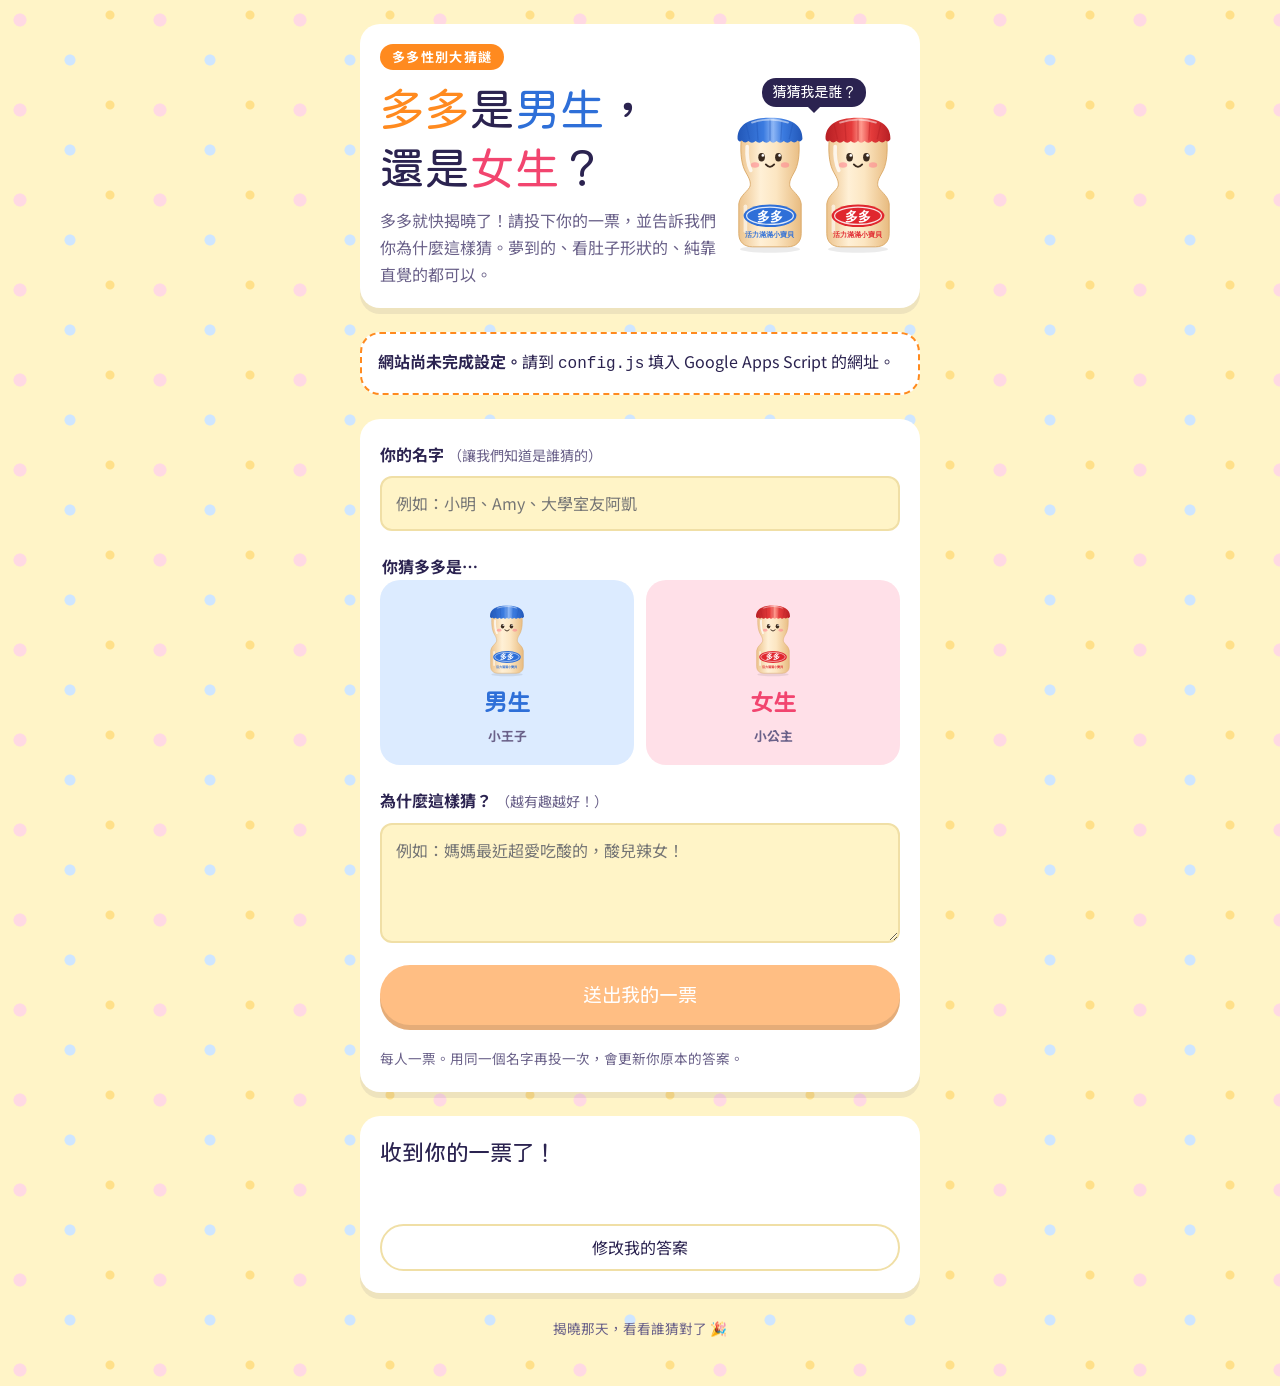
==== index.html @ de9b2bdf "feat: friends edition of 多多 gender reveal voting (no lottery) Co-Authored-By: Claude Opus 5.5 <norep" ====
<!doctype html>
<html lang="zh-Hant-TW">
<head>
<meta charset="utf-8">
<meta name="viewport" content="width=device-width, initial-scale=1, viewport-fit=cover">
<title>多多性別大猜謎</title>
<meta name="description" content="猜猜多多是男生還是女生？留下你的一票和理由吧！">
<meta property="og:title" content="多多性別大猜謎 💙🩷">
<meta property="og:description" content="猜猜多多是男生還是女生？留下你的一票和理由吧！">
<link rel="icon" href="bottle-red.svg" type="image/svg+xml">
<link rel="preconnect" href="https://fonts.googleapis.com">
<link rel="preconnect" href="https://fonts.gstatic.com" crossorigin>
<link rel="stylesheet" href="https://fonts.googleapis.com/css2?family=Huninn&family=Noto+Sans+TC:wght@400;700&display=swap">
<link rel="stylesheet" href="style.css">
</head>
<body>
<main>
  <header class="hero">
    <div class="hero-text">
      <p class="eyebrow">多多性別大猜謎</p>
      <h1><span class="name">多多</span>是<span class="name"><span class="b">男生</span></span>，<br>還是<span class="name"><span class="g">女生</span></span>？</h1>
      <p class="lede">多多就快揭曉了！請投下你的一票，並告訴我們你為什麼這樣猜。夢到的、看肚子形狀的、純靠直覺的都可以。</p>
    </div>
    <div class="duck-wrap">
      <span class="bubble">猜猜我是誰？</span>
      <div class="bottles">
        <img class="duck" src="bottle-blue.svg" alt="藍色的多多小瓶子" width="80" height="135">
        <img class="duck alt" src="bottle-red.svg" alt="紅色的多多小瓶子" width="80" height="135">
      </div>
    </div>
  </header>

  <div id="setup" class="notice" hidden>
    <p><strong>網站尚未完成設定。</strong>請到 <code>config.js</code> 填入 Google Apps Script 的網址。</p>
  </div>

  <form id="vote-form" novalidate>
    <div class="field">
      <label for="name">你的名字 <span class="hint">（讓我們知道是誰猜的）</span></label>
      <input id="name" name="name" type="text" maxlength="40" autocomplete="name" placeholder="例如：小明、Amy、大學室友阿凱" required>
    </div>

    <fieldset>
      <legend>你猜多多是…</legend>
      <div class="guesses">
        <label class="guess boy">
          <input type="radio" name="guess" id="guess-boy" value="boy" required>
          <span><img class="glyph" src="bottle-blue.svg" alt="" width="44" height="74">男生<small>小王子</small></span>
        </label>
        <label class="guess girl">
          <input type="radio" name="guess" id="guess-girl" value="girl">
          <span><img class="glyph" src="bottle-red.svg" alt="" width="44" height="74">女生<small>小公主</small></span>
        </label>
      </div>
    </fieldset>

    <div class="field">
      <label for="reason">為什麼這樣猜？ <span class="hint">（越有趣越好！）</span></label>
      <textarea id="reason" name="reason" maxlength="500" placeholder="例如：媽媽最近超愛吃酸的，酸兒辣女！" required></textarea>
    </div>

    <p id="form-error" class="error" role="alert" hidden></p>
    <button id="submit" class="primary" type="submit">送出我的一票</button>
    <p class="muted" style="font-size:.85rem">每人一票。用同一個名字再投一次，會更新你原本的答案。</p>
  </form>

  <section id="thanks" class="thanks" hidden aria-live="polite">
    <h2 id="thanks-title">收到你的一票了！</h2>
    <p id="thanks-body" class="muted"></p>
    <div id="tally" class="tally"></div>
    <h3 id="reasons-title" hidden>大家的理由</h3>
    <ul id="reasons" class="reasons"></ul>
    <button id="again" class="ghost" type="button">修改我的答案</button>
  </section>

  <footer>揭曉那天，看看誰猜對了 🎉</footer>
</main>

<script src="config.js"></script>
<script src="app.js"></script>
<script>
(function () {
  const form = document.getElementById("vote-form");
  const errEl = document.getElementById("form-error");
  const btn = document.getElementById("submit");
  const thanks = document.getElementById("thanks");

  if (!window.VOTE_API_URL) {
    document.getElementById("setup").hidden = false;
    btn.disabled = true;
  }

  // 記住這台裝置上次填的內容（方便修改）
  try {
    const saved = JSON.parse(localStorage.getItem("gr-vote") || "null");
    if (saved) {
      form.name.value = saved.name || "";
      form.reason.value = saved.reason || "";
      const r = document.getElementById("guess-" + saved.guess);
      if (r) r.checked = true;
    }
  } catch (e) {}

  function showError(msg) { errEl.textContent = msg; errEl.hidden = false; }

  form.addEventListener("submit", async (e) => {
    e.preventDefault();
    errEl.hidden = true;
    const vote = {
      name: form.name.value.trim(),
      guess: (form.querySelector('input[name="guess"]:checked') || {}).value,
      reason: form.reason.value.trim(),
    };
    if (!vote.name) return showError("請填寫你的名字。"), form.name.focus();
    if (!vote.guess) return showError("請選擇男生或女生。");
    if (!vote.reason) return showError("請寫一句你的理由，讓大家笑一下！"), form.reason.focus();

    btn.disabled = true; btn.textContent = "送出中…";
    try {
      const result = await submitVote(vote);
      try { localStorage.setItem("gr-vote", JSON.stringify(vote)); } catch (e) {}
      document.getElementById("thanks-title").textContent = result.updated ? "已更新你的答案！" : "收到你的一票了！";
      document.getElementById("thanks-body").textContent =
        `${vote.name}，你猜的是「${LABEL[vote.guess]}」。揭曉那天見分曉！`;
      form.hidden = true;
      thanks.hidden = false;
      confetti();
      if (window.SHOW_RESULTS_AFTER_VOTE) {
        try {
          const votes = await fetchVotes();
          renderTally(document.getElementById("tally"), votes);
          document.getElementById("reasons-title").hidden = false;
          renderReasons(document.getElementById("reasons"), votes);
        } catch (e) { /* 票已送出，讀取結果失敗不影響 */ }
      }
    } catch (err) {
      showError("送出失敗：" + err.message + "。請檢查網路後再試一次。");
    } finally {
      btn.disabled = false; btn.textContent = "送出我的一票";
    }
  });

  document.getElementById("again").addEventListener("click", () => {
    thanks.hidden = true; form.hidden = false; form.reason.focus();
  });
})();
</script>
</body>
</html>
---- style.css ----
/* Layout: one narrow column; sunny duck-pond palette, confetti dots on the page, boy blue vs bubblegum pink as the two big choices */
:root {
  --bg: #fff4c7;
  --dot-1: #ffd9e3;
  --dot-2: #cfe6ff;
  --dot-3: #ffe08a;
  --surface: #ffffff;
  --ink: #2b2350;
  --muted: #6a6189;
  --line: #f0dfa6;
  --boy: #2e6fd8;
  --boy-soft: #dcebff;
  --girl: #f2456f;
  --girl-soft: #ffe0e8;
  --sun: #ff8a1f;
  --spring: #12a594;
  --spring-soft: #d7f5ef;
  --danger: #c62828;
  --font-display: "Huninn", "Noto Sans TC", "PingFang TC", "Microsoft JhengHei", sans-serif;
  --font-body: "Noto Sans TC", "PingFang TC", "Microsoft JhengHei", system-ui, sans-serif;
  --radius: 20px;
  --shadow: 0 6px 0 rgba(43, 35, 80, .08);
  color-scheme: light; /* one sunny look on purpose, in light and dark mode alike */
}
* { box-sizing: border-box; }
html { -webkit-text-size-adjust: 100%; }
body {
  margin: 0;
  background-color: var(--bg);
  background-image:
    radial-gradient(circle at 20px 20px, var(--dot-1) 6px, transparent 7px),
    radial-gradient(circle at 70px 60px, var(--dot-2) 5px, transparent 6px),
    radial-gradient(circle at 110px 15px, var(--dot-3) 4px, transparent 5px);
  background-size: 140px 90px;
  color: var(--ink);
  font-family: var(--font-body);
  font-size: 16px;
  line-height: 1.7;
  padding-left: max(16px, env(safe-area-inset-left, 0px));
  padding-right: max(16px, env(safe-area-inset-right, 0px));
  padding-block: 24px 48px;
}
main { max-width: 560px; margin: 0 auto; display: grid; gap: 24px; }
main.wide { max-width: 860px; }

h1, h2, h3 { font-family: var(--font-display); font-weight: 400; line-height: 1.3; margin: 0; text-wrap: balance; }
h1 { font-size: clamp(2rem, 7vw, 2.8rem); }
h2 { font-size: 1.4rem; }
p { margin: 0; }
.muted { color: var(--muted); }
.eyebrow {
  justify-self: start; font-size: .82rem; letter-spacing: .1em; font-weight: 700;
  color: var(--surface); background: var(--sun); border-radius: 999px; padding: 2px 12px;
}

/* hero with duck */
header.hero {
  display: grid; grid-template-columns: 1fr auto; gap: 8px 12px; align-items: center;
  background: var(--surface); border-radius: var(--radius); padding: 20px; box-shadow: var(--shadow);
}
.hero-text { display: grid; gap: 10px; min-width: 0; }
.hero .lede { color: var(--muted); }
.name { color: var(--sun); }
.name .b { color: var(--boy); }
.name .g { color: var(--girl); }
.bottles { display: flex; gap: 4px; align-items: flex-end; }
.duck { width: clamp(60px, 16vw, 84px); height: auto; animation: bob 2.6s ease-in-out infinite; transform-origin: 50% 100%; }
.duck.alt { animation-delay: -1.3s; }
.duck-wrap { position: relative; display: grid; justify-items: center; }
.bubble {
  font-family: var(--font-display); font-size: .9rem; background: var(--ink); color: var(--surface);
  border-radius: 14px; padding: 2px 10px; white-space: nowrap; position: relative; margin-bottom: 6px;
}
.bubble::after {
  content: ""; position: absolute; left: 50%; bottom: -6px; transform: translateX(-50%);
  border: 6px solid transparent; border-bottom: 0; border-top-color: var(--ink);
}
@keyframes bob { 0%, 100% { transform: translateY(0) rotate(-2deg) } 50% { transform: translateY(-6px) rotate(2deg) } }

.prize {
  display: grid; grid-template-columns: auto 1fr; gap: 14px; align-items: center;
  background: var(--spring-soft); border-radius: var(--radius); padding: 14px 18px;
}
.prize svg { width: 42px; height: 42px; color: var(--spring); }
.prize strong { font-family: var(--font-display); font-weight: 400; font-size: 1.15rem; color: var(--spring); }
.prize p { font-size: .92rem; }

form { display: grid; gap: 22px; background: var(--surface); border-radius: var(--radius); padding: 22px 20px; box-shadow: var(--shadow); }
.field { display: grid; gap: 8px; }
label, legend { font-weight: 700; }
.hint { font-weight: 400; color: var(--muted); font-size: .88rem; }
input[type="text"], textarea {
  width: 100%; font: inherit; color: var(--ink); background: var(--bg);
  border: 2px solid var(--line); border-radius: 12px; padding: 12px 14px;
}
textarea { min-height: 120px; resize: vertical; }
input:focus-visible, textarea:focus-visible, button:focus-visible, .guess input:focus-visible + span {
  outline: 3px solid var(--sun); outline-offset: 2px;
}
fieldset { border: 0; padding: 0; margin: 0; display: grid; gap: 8px; }

.guesses { display: grid; grid-template-columns: 1fr 1fr; gap: 12px; }
.guess { position: relative; cursor: pointer; }
.guess input { position: absolute; opacity: 0; pointer-events: none; }
.guess span {
  display: grid; justify-items: center; gap: 2px; padding: 20px 8px 16px;
  border-radius: var(--radius); border: 3px solid transparent;
  font-family: var(--font-display); font-size: 1.45rem; transition: transform .15s, border-color .15s, box-shadow .15s;
}
.guess.boy span { background: var(--boy-soft); color: var(--boy); }
.guess.girl span { background: var(--girl-soft); color: var(--girl); }
.guess small { font-family: var(--font-body); font-size: .8rem; color: var(--muted); }
.guess .glyph { width: 44px; height: auto; margin-bottom: 4px; }
.guess:hover span { transform: translateY(-3px) rotate(-1deg); }
.guess.boy input:checked + span { border-color: var(--boy); box-shadow: 0 6px 0 var(--boy); transform: translateY(-3px); }
.guess.girl input:checked + span { border-color: var(--girl); box-shadow: 0 6px 0 var(--girl); transform: translateY(-3px); }

button.primary {
  font: inherit; font-family: var(--font-display); font-size: 1.2rem; border: 0; cursor: pointer;
  background: var(--sun); color: #fff; border-radius: 999px; padding: 14px 20px;
  box-shadow: 0 5px 0 #d06a0a; transition: transform .1s, box-shadow .1s;
}
button.primary:active { transform: translateY(3px); box-shadow: 0 2px 0 #d06a0a; }
button.primary:disabled { opacity: .55; cursor: wait; }
button.ghost {
  font: inherit; background: var(--surface); color: var(--ink); cursor: pointer;
  border: 2px solid var(--line); border-radius: 999px; padding: 8px 16px;
}
.error { color: var(--danger); font-weight: 700; }
.notice { background: var(--surface); border: 2px dashed var(--sun); border-radius: var(--radius); padding: 14px 16px; }

.thanks { display: grid; gap: 14px; background: var(--surface); border-radius: var(--radius); padding: 22px 20px; box-shadow: var(--shadow); }

/* tally bar */
.tally { display: grid; gap: 8px; }
.tally-labels { display: flex; justify-content: space-between; font-family: var(--font-display); font-size: 1.2rem; font-variant-numeric: tabular-nums; }
.tally-labels .b { color: var(--boy); }
.tally-labels .g { color: var(--girl); }
.bar { display: flex; height: 22px; border-radius: 999px; overflow: hidden; background: var(--line); }
.bar .b { background: var(--boy); transition: width .6s; }
.bar .g { background: var(--girl); transition: width .6s; }

.reasons { list-style: none; padding: 0; margin: 0; display: grid; gap: 10px; }
.reasons li {
  border-radius: 16px; padding: 12px 14px; min-width: 0; overflow-wrap: anywhere; background: var(--bg);
}
.reasons li.boy { background: var(--boy-soft); }
.reasons li.girl { background: var(--girl-soft); }
.reasons .who { font-weight: 700; }
.reasons .tag { font-size: .8rem; font-weight: 700; margin-left: 6px; border-radius: 999px; padding: 1px 8px; color: #fff; }
.reasons li.boy .tag { background: var(--boy); }
.reasons li.girl .tag { background: var(--girl); }
.reasons .reason { white-space: pre-wrap; }
.reasons .when { font-size: .78rem; color: var(--muted); }

footer { text-align: center; font-size: .85rem; color: var(--muted); }

/* confetti */
.confetti { position: fixed; inset: 0; pointer-events: none; overflow: hidden; z-index: 20; }
.confetti i {
  position: absolute; top: -12px; width: 9px; height: 14px; border-radius: 2px;
  animation: fall linear forwards;
}
@keyframes fall { to { transform: translateY(110vh) rotate(720deg); } }

@media (max-width: 420px) {
  header.hero { grid-template-columns: 1fr; }
  .duck-wrap { grid-row: 1; }
}
@media (prefers-reduced-motion: reduce) {
  * { transition: none !important; animation: none !important; }
}
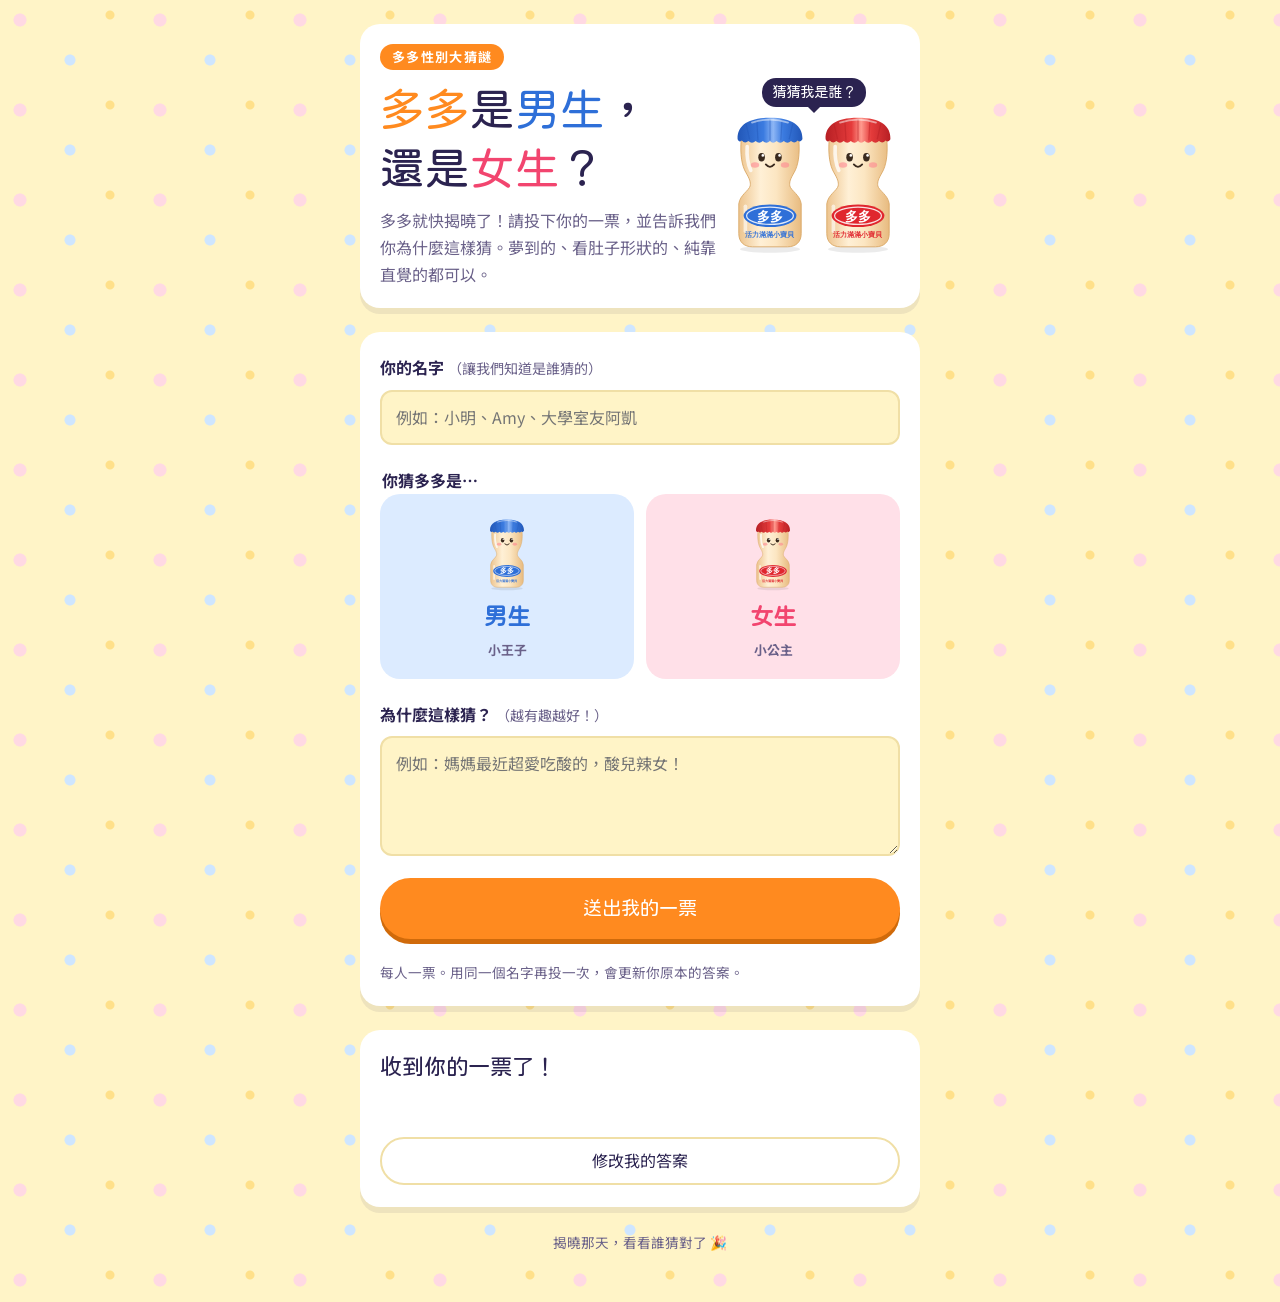
==== commit cceaf32e: "feat: social share preview image and Open Graph/Twitter metadata Co-Authored-By: Claude Opus 5.5 <no" ====
--- a/index.html
+++ b/index.html
@@ -4,10 +4,30 @@
 <meta charset="utf-8">
 <meta name="viewport" content="width=device-width, initial-scale=1, viewport-fit=cover">
 <title>多多性別大猜謎</title>
-<meta name="description" content="猜猜多多是男生還是女生？留下你的一票和理由吧！">
-<meta property="og:title" content="多多性別大猜謎 💙🩷">
-<meta property="og:description" content="猜猜多多是男生還是女生？留下你的一票和理由吧！">
+<meta name="description" content="投下你的一票，說說你為什麼這樣猜！夢到的、看肚子的、純靠直覺的都可以。">
+<meta name="theme-color" content="#ff8a1f">
+<link rel="canonical" href="https://heronyang.github.io/gender-reveal-friends/">
+<!-- 分享預覽：Facebook、LINE、Instagram、Messenger、WhatsApp -->
+<meta property="og:type" content="website">
+<meta property="og:site_name" content="多多性別大猜謎">
+<meta property="og:locale" content="zh_TW">
+<meta property="og:url" content="https://heronyang.github.io/gender-reveal-friends/">
+<meta property="og:title" content="多多是男生，還是女生？快來猜猜看！">
+<meta property="og:description" content="投下你的一票，說說你為什麼這樣猜！夢到的、看肚子的、純靠直覺的都可以。">
+<meta property="og:image" content="https://heronyang.github.io/gender-reveal-friends/og-image.png">
+<meta property="og:image:secure_url" content="https://heronyang.github.io/gender-reveal-friends/og-image.png">
+<meta property="og:image:type" content="image/png">
+<meta property="og:image:width" content="1200">
+<meta property="og:image:height" content="630">
+<meta property="og:image:alt" content="多多是男生，還是女生？藍色和紅色的多多小瓶子">
+<!-- X / Twitter、Threads -->
+<meta name="twitter:card" content="summary_large_image">
+<meta name="twitter:title" content="多多是男生，還是女生？快來猜猜看！">
+<meta name="twitter:description" content="投下你的一票，說說你為什麼這樣猜！夢到的、看肚子的、純靠直覺的都可以。">
+<meta name="twitter:image" content="https://heronyang.github.io/gender-reveal-friends/og-image.png">
 <link rel="icon" href="bottle-red.svg" type="image/svg+xml">
+<link rel="icon" href="apple-touch-icon.png" type="image/png" sizes="180x180">
+<link rel="apple-touch-icon" href="apple-touch-icon.png">
 <link rel="preconnect" href="https://fonts.googleapis.com">
 <link rel="preconnect" href="https://fonts.gstatic.com" crossorigin>
 <link rel="stylesheet" href="https://fonts.googleapis.com/css2?family=Huninn&family=Noto+Sans+TC:wght@400;700&display=swap">
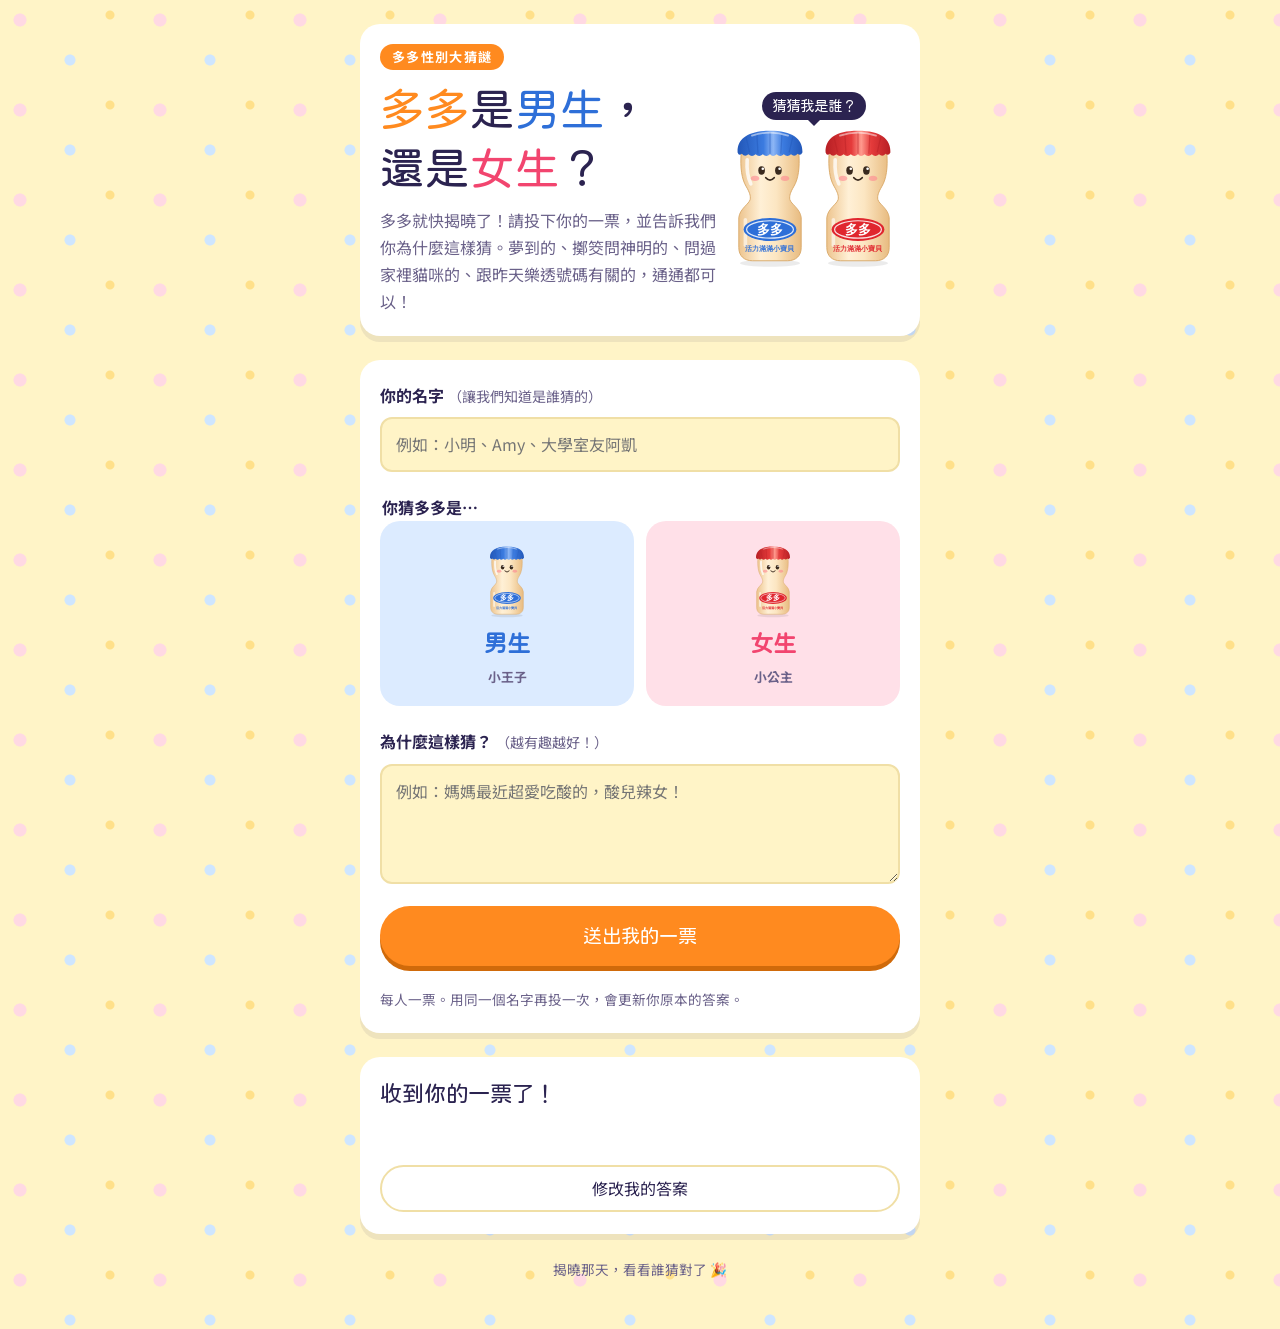
==== commit 1eb026f1: "fix: funnier reason examples in intro and share text Co-Authored-By: Claude Opus 5.5 <noreply@anthro" ====
--- a/index.html
+++ b/index.html
@@ -4,7 +4,7 @@
 <meta charset="utf-8">
 <meta name="viewport" content="width=device-width, initial-scale=1, viewport-fit=cover">
 <title>多多性別大猜謎</title>
-<meta name="description" content="投下你的一票，說說你為什麼這樣猜！夢到的、看肚子的、純靠直覺的都可以。">
+<meta name="description" content="投下你的一票，說說你為什麼這樣猜！夢到的、擲筊問的、問過家裡貓咪的都可以！">
 <meta name="theme-color" content="#ff8a1f">
 <link rel="canonical" href="https://heronyang.github.io/gender-reveal-friends/">
 <!-- 分享預覽：Facebook、LINE、Instagram、Messenger、WhatsApp -->
@@ -13,7 +13,7 @@
 <meta property="og:locale" content="zh_TW">
 <meta property="og:url" content="https://heronyang.github.io/gender-reveal-friends/">
 <meta property="og:title" content="多多是男生，還是女生？快來猜猜看！">
-<meta property="og:description" content="投下你的一票，說說你為什麼這樣猜！夢到的、看肚子的、純靠直覺的都可以。">
+<meta property="og:description" content="投下你的一票，說說你為什麼這樣猜！夢到的、擲筊問的、問過家裡貓咪的都可以！">
 <meta property="og:image" content="https://heronyang.github.io/gender-reveal-friends/og-image.png">
 <meta property="og:image:secure_url" content="https://heronyang.github.io/gender-reveal-friends/og-image.png">
 <meta property="og:image:type" content="image/png">
@@ -23,7 +23,7 @@
 <!-- X / Twitter、Threads -->
 <meta name="twitter:card" content="summary_large_image">
 <meta name="twitter:title" content="多多是男生，還是女生？快來猜猜看！">
-<meta name="twitter:description" content="投下你的一票，說說你為什麼這樣猜！夢到的、看肚子的、純靠直覺的都可以。">
+<meta name="twitter:description" content="投下你的一票，說說你為什麼這樣猜！夢到的、擲筊問的、問過家裡貓咪的都可以！">
 <meta name="twitter:image" content="https://heronyang.github.io/gender-reveal-friends/og-image.png">
 <link rel="icon" href="bottle-red.svg" type="image/svg+xml">
 <link rel="icon" href="apple-touch-icon.png" type="image/png" sizes="180x180">
@@ -39,7 +39,7 @@
     <div class="hero-text">
       <p class="eyebrow">多多性別大猜謎</p>
       <h1><span class="name">多多</span>是<span class="name"><span class="b">男生</span></span>，<br>還是<span class="name"><span class="g">女生</span></span>？</h1>
-      <p class="lede">多多就快揭曉了！請投下你的一票，並告訴我們你為什麼這樣猜。夢到的、看肚子形狀的、純靠直覺的都可以。</p>
+      <p class="lede">多多就快揭曉了！請投下你的一票，並告訴我們你為什麼這樣猜。夢到的、擲筊問神明的、問過家裡貓咪的、跟昨天樂透號碼有關的，通通都可以！</p>
     </div>
     <div class="duck-wrap">
       <span class="bubble">猜猜我是誰？</span>
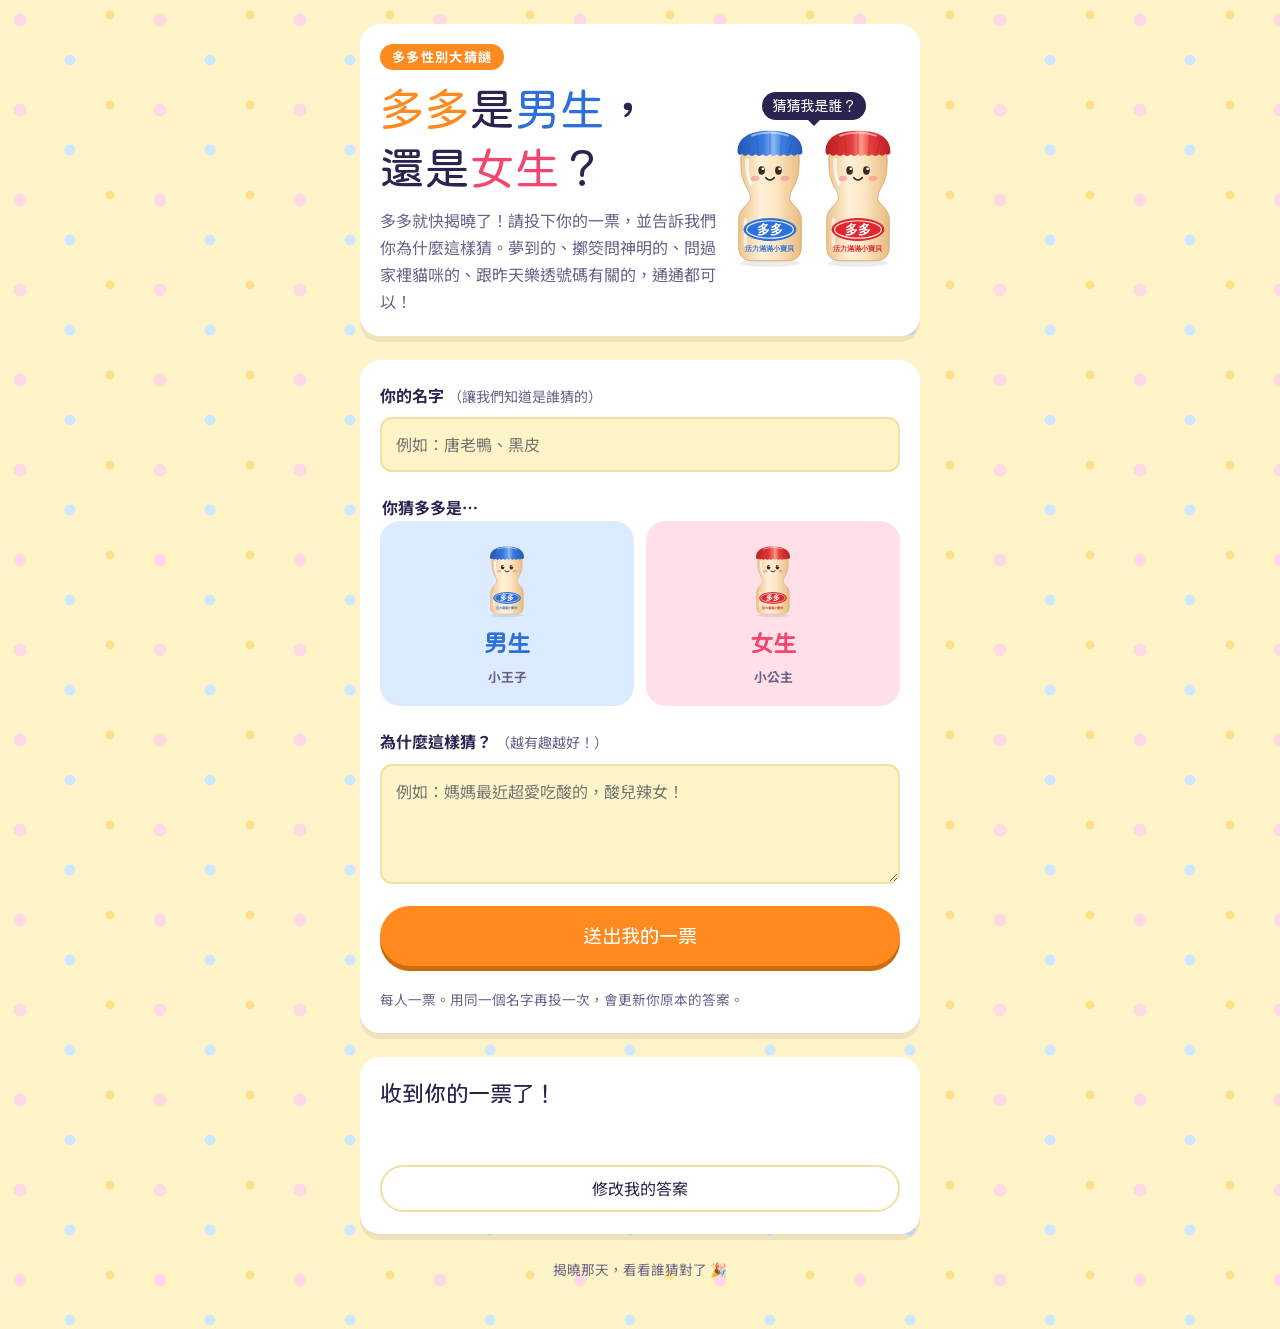
==== commit 083d1520: "fix: name placeholder examples Co-Authored-By: Claude Opus 5.5 <noreply@anthropic.com>" ====
--- a/index.html
+++ b/index.html
@@ -57,7 +57,7 @@
   <form id="vote-form" novalidate>
     <div class="field">
       <label for="name">你的名字 <span class="hint">（讓我們知道是誰猜的）</span></label>
-      <input id="name" name="name" type="text" maxlength="40" autocomplete="name" placeholder="例如：小明、Amy、大學室友阿凱" required>
+      <input id="name" name="name" type="text" maxlength="40" autocomplete="name" placeholder="例如：唐老鴨、黑皮" required>
     </div>
 
     <fieldset>
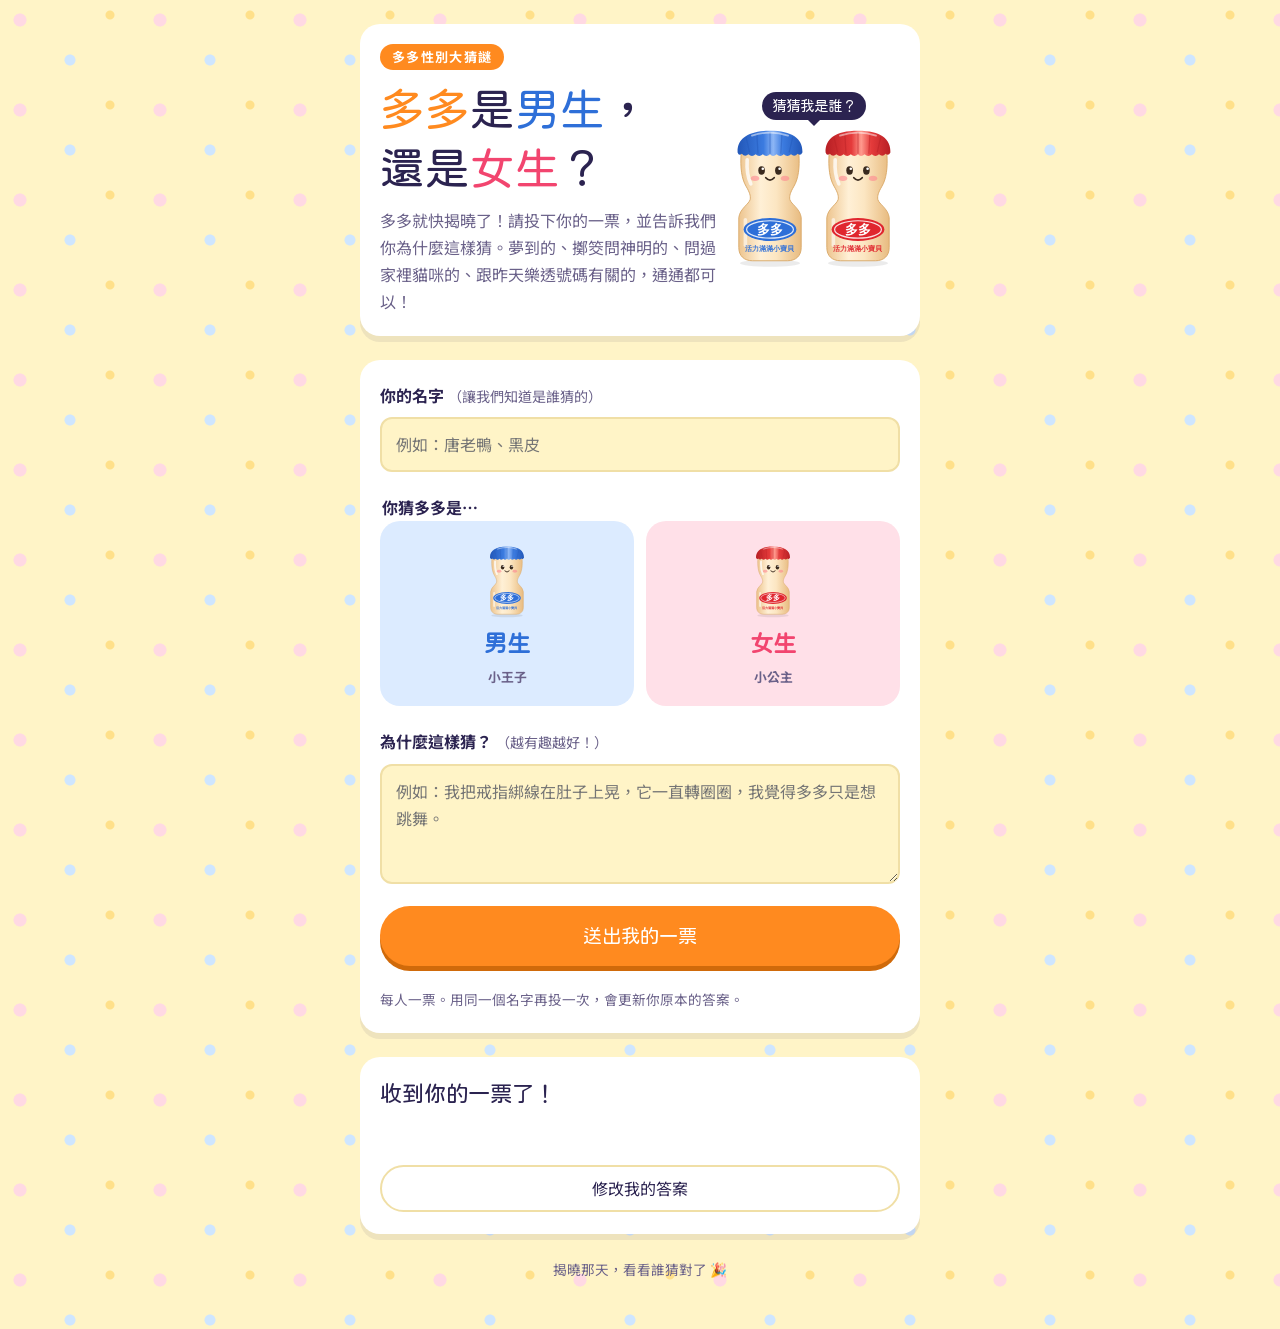
==== commit 90ccca0b: "fix: random funny gender-neutral reason examples Co-Authored-By: Claude Opus 5.5 <noreply@anthropic." ====
--- a/index.html
+++ b/index.html
@@ -76,7 +76,7 @@
 
     <div class="field">
       <label for="reason">為什麼這樣猜？ <span class="hint">（越有趣越好！）</span></label>
-      <textarea id="reason" name="reason" maxlength="500" placeholder="例如：媽媽最近超愛吃酸的，酸兒辣女！" required></textarea>
+      <textarea id="reason" name="reason" maxlength="500" placeholder="例如：昨晚擲筊連續三個聖筊，可是我忘記我問的是男生還是女生了…" required></textarea>
     </div>
 
     <p id="form-error" class="error" role="alert" hidden></p>
@@ -101,6 +101,17 @@
 <script>
 (function () {
   const form = document.getElementById("vote-form");
+
+  // 每次打開隨機換一個好笑、不偏向任何性別的理由範例
+  const REASON_IDEAS = [
+    "例如：昨晚擲筊連續三個聖筊，可是我忘記我問的是男生還是女生了…",
+    "例如：我把戒指綁線在肚子上晃，它一直轉圈圈，我覺得多多只是想跳舞。",
+    "例如：家裡的貓聽到「多多」就翻肚，牠一定知道答案，只是不肯說。",
+    "例如：我把硬幣丟了 100 次，剛好 50 次正面 50 次反面，所以我改用直覺。",
+    "例如：我問了 AI，它回答「這是個好問題」，然後就沒有然後了。",
+    "例如：今天出門先踏右腳，這絕對是個徵兆，雖然我不知道代表什麼。",
+  ];
+  form.reason.placeholder = REASON_IDEAS[Math.floor(Math.random() * REASON_IDEAS.length)];
   const errEl = document.getElementById("form-error");
   const btn = document.getElementById("submit");
   const thanks = document.getElementById("thanks");
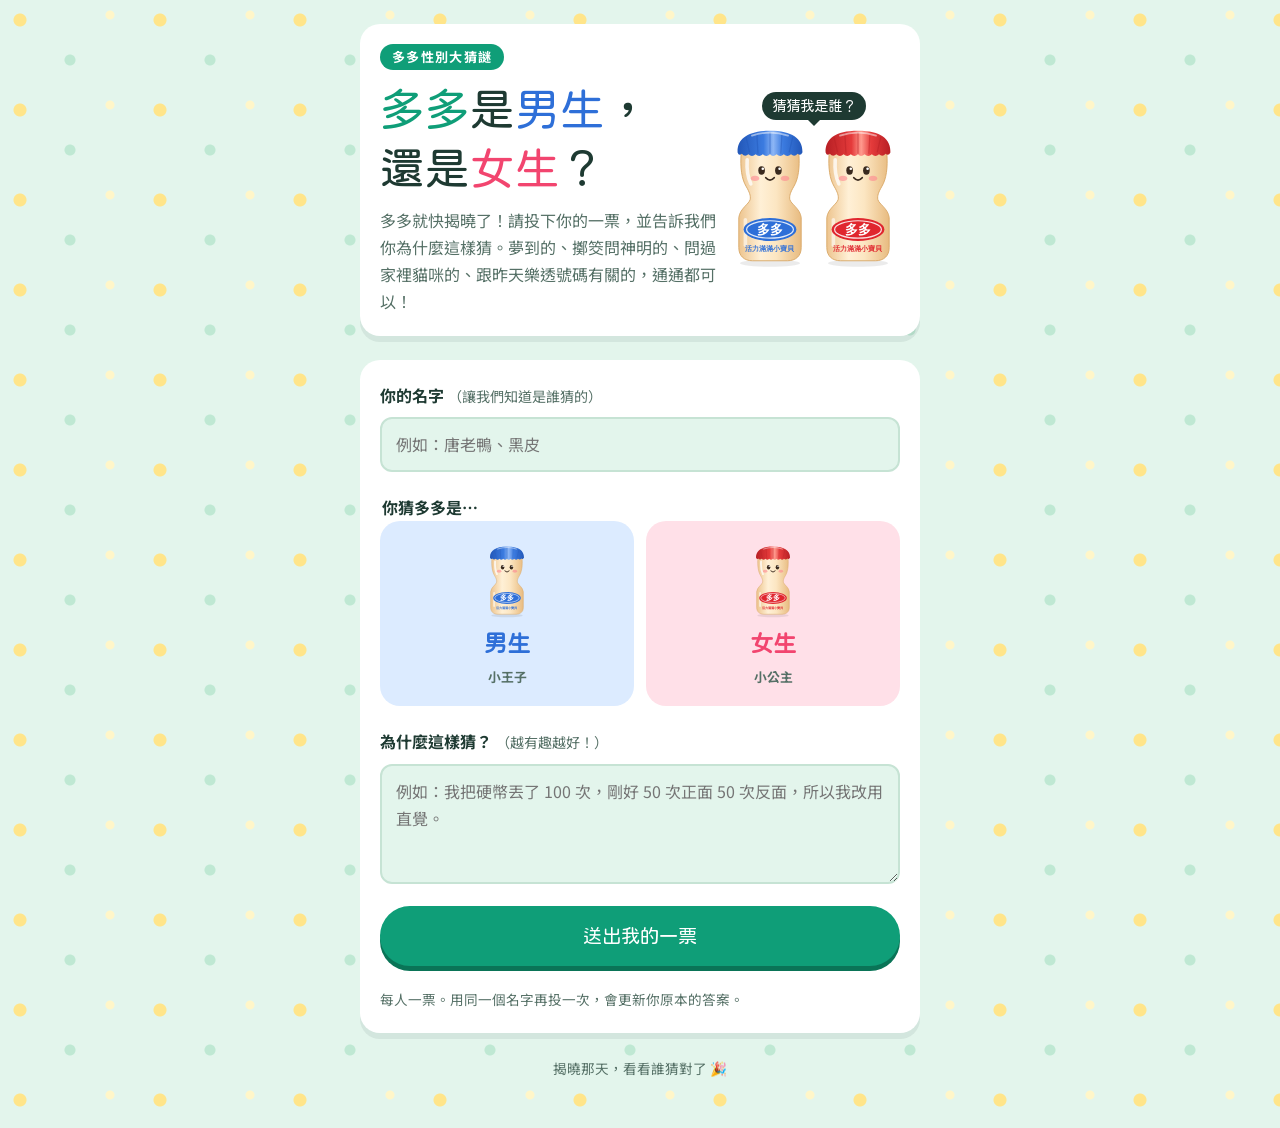
==== commit 8edb5c51: "feat: mint gender-neutral theme for friends edition; fix hidden sections showing Co-Authored-By: Cla" ====
--- a/index.html
+++ b/index.html
@@ -5,7 +5,7 @@
 <meta name="viewport" content="width=device-width, initial-scale=1, viewport-fit=cover">
 <title>多多性別大猜謎</title>
 <meta name="description" content="投下你的一票，說說你為什麼這樣猜！夢到的、擲筊問的、問過家裡貓咪的都可以！">
-<meta name="theme-color" content="#ff8a1f">
+<meta name="theme-color" content="#0f9e78">
 <link rel="canonical" href="https://heronyang.github.io/gender-reveal-friends/">
 <!-- 分享預覽：Facebook、LINE、Instagram、Messenger、WhatsApp -->
 <meta property="og:type" content="website">
@@ -14,8 +14,8 @@
 <meta property="og:url" content="https://heronyang.github.io/gender-reveal-friends/">
 <meta property="og:title" content="多多是男生，還是女生？快來猜猜看！">
 <meta property="og:description" content="投下你的一票，說說你為什麼這樣猜！夢到的、擲筊問的、問過家裡貓咪的都可以！">
-<meta property="og:image" content="https://heronyang.github.io/gender-reveal-friends/og-image.png">
-<meta property="og:image:secure_url" content="https://heronyang.github.io/gender-reveal-friends/og-image.png">
+<meta property="og:image" content="https://heronyang.github.io/gender-reveal-friends/og-image.png?v=2">
+<meta property="og:image:secure_url" content="https://heronyang.github.io/gender-reveal-friends/og-image.png?v=2">
 <meta property="og:image:type" content="image/png">
 <meta property="og:image:width" content="1200">
 <meta property="og:image:height" content="630">
@@ -24,7 +24,7 @@
 <meta name="twitter:card" content="summary_large_image">
 <meta name="twitter:title" content="多多是男生，還是女生？快來猜猜看！">
 <meta name="twitter:description" content="投下你的一票，說說你為什麼這樣猜！夢到的、擲筊問的、問過家裡貓咪的都可以！">
-<meta name="twitter:image" content="https://heronyang.github.io/gender-reveal-friends/og-image.png">
+<meta name="twitter:image" content="https://heronyang.github.io/gender-reveal-friends/og-image.png?v=2">
 <link rel="icon" href="bottle-red.svg" type="image/svg+xml">
 <link rel="icon" href="apple-touch-icon.png" type="image/png" sizes="180x180">
 <link rel="apple-touch-icon" href="apple-touch-icon.png">
--- a/style.css
+++ b/style.css
@@ -1,28 +1,30 @@
-/* Layout: one narrow column; sunny duck-pond palette, confetti dots on the page, boy blue vs bubblegum pink as the two big choices */
+/* Layout: one narrow column; mint-garden palette (gender-neutral greens + lemon), confetti dots on the page, boy blue vs bubblegum pink as the two big choices */
 :root {
-  --bg: #fff4c7;
-  --dot-1: #ffd9e3;
-  --dot-2: #cfe6ff;
-  --dot-3: #ffe08a;
+  --bg: #e3f5ec;
+  --dot-1: #ffe58a;
+  --dot-2: #bfe8d3;
+  --dot-3: #fff6c9;
   --surface: #ffffff;
-  --ink: #2b2350;
-  --muted: #6a6189;
-  --line: #f0dfa6;
+  --ink: #1e3a32;
+  --muted: #557066;
+  --line: #c6e3d4;
   --boy: #2e6fd8;
   --boy-soft: #dcebff;
   --girl: #f2456f;
   --girl-soft: #ffe0e8;
-  --sun: #ff8a1f;
-  --spring: #12a594;
-  --spring-soft: #d7f5ef;
+  --sun: #0f9e78;
+  --sun-deep: #0a7457;
+  --spring: #9a6a00;
+  --spring-soft: #fff0b8;
   --danger: #c62828;
   --font-display: "Huninn", "Noto Sans TC", "PingFang TC", "Microsoft JhengHei", sans-serif;
   --font-body: "Noto Sans TC", "PingFang TC", "Microsoft JhengHei", system-ui, sans-serif;
   --radius: 20px;
-  --shadow: 0 6px 0 rgba(43, 35, 80, .08);
-  color-scheme: light; /* one sunny look on purpose, in light and dark mode alike */
+  --shadow: 0 6px 0 rgba(30, 58, 50, .08);
+  color-scheme: light; /* one mint look on purpose, in light and dark mode alike */
 }
 * { box-sizing: border-box; }
+[hidden] { display: none !important; }
 html { -webkit-text-size-adjust: 100%; }
 body {
   margin: 0;
@@ -118,9 +120,9 @@
 button.primary {
   font: inherit; font-family: var(--font-display); font-size: 1.2rem; border: 0; cursor: pointer;
   background: var(--sun); color: #fff; border-radius: 999px; padding: 14px 20px;
-  box-shadow: 0 5px 0 #d06a0a; transition: transform .1s, box-shadow .1s;
+  box-shadow: 0 5px 0 var(--sun-deep); transition: transform .1s, box-shadow .1s;
 }
-button.primary:active { transform: translateY(3px); box-shadow: 0 2px 0 #d06a0a; }
+button.primary:active { transform: translateY(3px); box-shadow: 0 2px 0 var(--sun-deep); }
 button.primary:disabled { opacity: .55; cursor: wait; }
 button.ghost {
   font: inherit; background: var(--surface); color: var(--ink); cursor: pointer;
